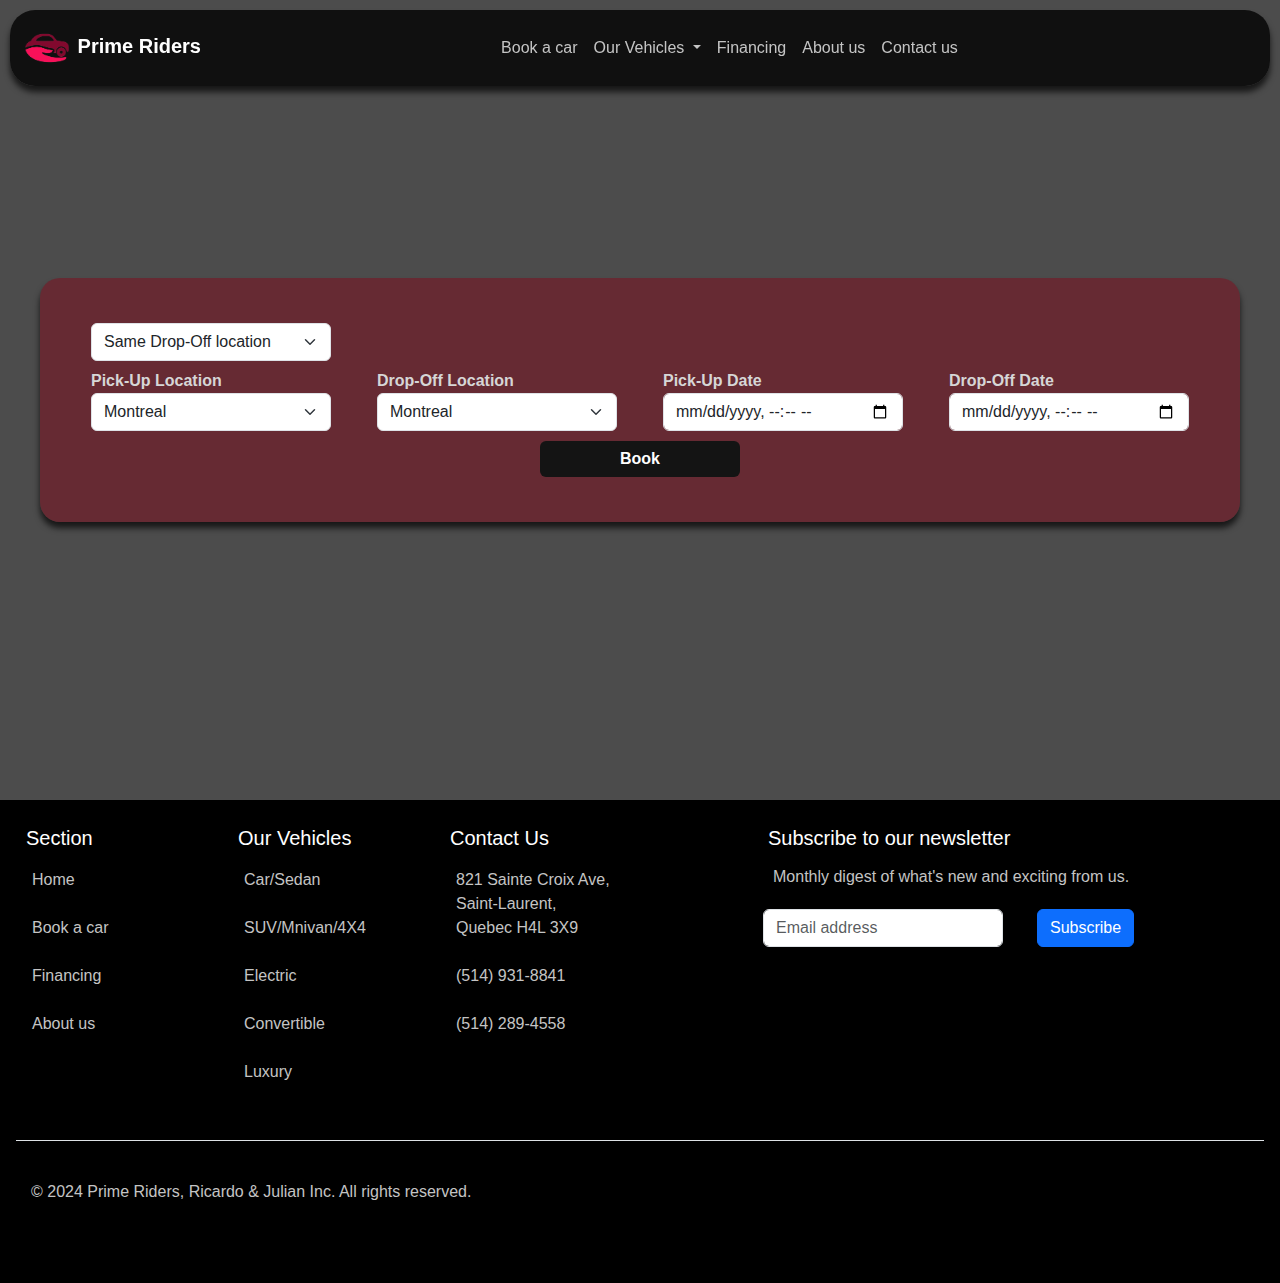
==== Car_Dealer_Project/index.html @ eca7245d "JulianHL: Styles Unified" ====
<!doctype html>
<html lang="en">
    <head>
        <meta charset="utf-8" />
        <meta http-equiv="X-UA-Compatible" content="IE=edge" />
        <title>Page Title</title>
        <meta name="viewport" content="width=device-width, initial-scale=1" />

        <!--BoostTrap CSS -->
        <link
            href="https://cdn.jsdelivr.net/npm/bootstrap@5.3.3/dist/css/bootstrap.min.css"
            rel="stylesheet"
            integrity="sha384-QWTKZyjpPEjISv5WaRU9OFeRpok6YctnYmDr5pNlyT2bRjXh0JMhjY6hW+ALEwIH"
            crossorigin="anonymous" />
        <!--Style CSS-->
        <link rel="stylesheet" type="text/css" media="screen" href="CSS/styles(JH).css" />
    </head>
    <body>
        <header>
            <nav class="navbar navbar-dark navbar-expand-lg fixed-top">
                <div class="container-fluid">
                    <a class="navbar-brand" href="#">
                        <img
                            src="Resources/Images/Prime%20Riders.png"
                            alt="Logo"
                            width="50"
                            height="50"
                            class="d-inline-block" />
                        Prime Riders
                    </a>
                    <button
                        class="navbar-toggler"
                        type="button"
                        data-bs-toggle="offcanvas"
                        data-bs-target="#offcanvasDarkNavbar"
                        aria-controls="offcanvasDarkNavbar">
                        <span class="navbar-toggler-icon"></span>
                    </button>
                    <div
                        class="offcanvas offcanvas-end"
                        tabindex="-1"
                        id="offcanvasDarkNavbar"
                        aria-labelledby="offcanvasDarkNavbarLabel">
                        <div class="offcanvas-header">
                            <img
                                src="Resources/Images/Prime%20Riders.png"
                                alt="Logo"
                                width="50"
                                height="50"
                                class="d-inline-block" />
                            <h5 class="offcanvas-title" id="offcanvasDarkNavbarLabel">Prime Riders</h5>
                            <button
                                type="button"
                                class="btn-close btn-close-white"
                                data-bs-dismiss="offcanvas"
                                aria-label="Close"></button>
                        </div>
                        <div class="offcanvas-body">
                            <ul class="navbar-nav justify-content-center flex-grow-1 pe-3">
                                <li class="nav-item">
                                    <a class="nav-link" href="index.html">Book a car</a>
                                </li>
                                <li class="nav-item dropdown">
                                    <a
                                        class="nav-link dropdown-toggle"
                                        href="inventory.html"
                                        role="button"
                                        data-bs-toggle="dropdown"
                                        aria-expanded="false">
                                        Our Vehicles
                                    </a>
                                    <ul class="dropdown-menu dropdown-menu-dark">
                                        <li><a class="dropdown-item" href="inventory.html">Car/Sedan</a></li>
                                        <li><a class="dropdown-item" href="inventory.html">SUV/Minivan/4X4</a></li>
                                        <li><a class="dropdown-item" href="inventory.html">Electric</a></li>
                                        <li><a class="dropdown-item" href="inventory.html">Convertible</a></li>
                                        <li><a class="dropdown-item" href="inventory.html">Luxury</a></li>
                                    </ul>
                                </li>
                                <li class="nav-item">
                                    <a class="nav-link" href="financing.html" target="_blank">Financing</a>
                                </li>
                                <li class="nav-item">
                                    <a class="nav-link" href="about.html">About us</a>
                                </li>
                                <li class="nav-item">
                                    <a class="nav-link" href="contact.html">Contact us</a>
                                </li>
                            </ul>
                        </div>
                    </div>
                </div>
            </nav>
        </header>
        <main>
            <section class="booking d-flex align-items-center justify-content-center">
                <div class="booking_form d-flex align-items-center justify-content-center">
                    <form class="form-inline">
                        <div class="row">
                            <div class="col d-flex align-items-end justify-content-center">
                                <div class="form-group">
                                    <select
                                        class="form-select mb-2"
                                        id="isTheSameDropOffLocation_input"
                                        name="isTheSameDropOffLocation_input">
                                        <option>Same Drop-Off location</option>
                                        <option>Different Drop-Off location</option>
                                    </select>
                                    <label for="pickUpLocation_input">Pick-Up Location</label>
                                    <br />
                                    <select class="form-select" id="pickUpLocation_input" name="pickUpLocation_input">
                                        <option>Montreal</option>
                                        <option>Laval</option>
                                        <option>Quebec</option>
                                        <option>Gaspe</option>
                                        <option>Lachine</option>
                                        <option>Lachute</option>
                                    </select>
                                </div>
                            </div>
                            <div class="col d-flex align-items-end justify-content-center">
                                <div class="form-group">
                                    <label for="dropOffLocation_input">Drop-Off Location</label>
                                    <br />
                                    <select class="form-select" id="dropOffLocation_input" name="dropOffLocation_input">
                                        <option>Montreal</option>
                                        <option>Laval</option>
                                        <option>Quebec</option>
                                        <option>Gaspe</option>
                                        <option>Lachine</option>
                                        <option>Lachute</option>
                                    </select>
                                </div>
                            </div>
                            <div class="col d-flex align-items-end justify-content-center">
                                <div class="form-group">
                                    <label for="pickUpDate_input">Pick-Up Date</label>
                                    <br />
                                    <input
                                        class="form-control"
                                        type="datetime-local"
                                        id="pickUpDate_input"
                                        name="pickUpDate_input" />
                                </div>
                            </div>
                            <div class="col d-flex align-items-end justify-content-center">
                                <div class="form-group">
                                    <label for="dropOffDate_input">Drop-Off Date</label>
                                    <br />
                                    <input
                                        class="form-control"
                                        type="datetime-local"
                                        id="dropOffDate_input"
                                        name="dropOffDate_input" />
                                </div>
                            </div>

                            <div class="col d-flex align-items-end justify-content-center">
                                <input class="btn btn-dark" type="button" value="Book" />
                            </div>
                        </div>
                    </form>
                </div>
            </section>
        </main>

        <footer class="p-3">
            <div class="row">
                <div class="col-6 col-md-2 mb-3">
                    <h5>Section</h5>
                    <ul class="nav flex-column">
                        <li class="nav-item mb-2">
                            <a href="index.html" class="nav-link">Home</a>
                        </li>
                        <li class="nav-item mb-2">
                            <a href="index.html" class="nav-link">Book a car</a>
                        </li>
                        <li class="nav-item mb-2">
                            <a href="financing.html" class="nav-link">Financing</a>
                        </li>
                        <li class="nav-item mb-2">
                            <a href="about.html" class="nav-link">About us</a>
                        </li>
                    </ul>
                </div>

                <div class="col-6 col-md-2 mb-3">
                    <h5>Our Vehicles</h5>
                    <ul class="nav flex-column">
                        <li class="nav-item mb-2">
                            <a href="inventory.html" class="nav-link">Car/Sedan</a>
                        </li>
                        <li class="nav-item mb-2">
                            <a href="inventory.html" class="nav-link">SUV/Mnivan/4X4</a>
                        </li>
                        <li class="nav-item mb-2">
                            <a href="inventory.html" class="nav-link">Electric</a>
                        </li>
                        <li class="nav-item mb-2">
                            <a href="#" class="nav-link">Convertible</a>
                        </li>
                        <li class="nav-item mb-2">
                            <a href="inventory.html" class="nav-link">Luxury</a>
                        </li>
                    </ul>
                </div>

                <div class="col-6 col-md-2 mb-3">
                    <h5>Contact Us</h5>
                    <ul class="nav flex-column">
                        <li class="nav-item mb-2">
                            <a
                                href="https://www.google.com/maps/place/821+Sainte+Croix+Ave,+Saint-Laurent,+QC+H4L+3X9/@45.5144663,-73.6781522,17z/data=!3m1!4b1!4m6!3m5!1s0x4cc9193b0f376acd:0x57f52a612670cfe0!8m2!3d45.5144626!4d-73.6755719!16s%2Fg%2F11t2_hp87g?entry=ttu"
                                target="_blank"
                                class="nav-link"
                                >821 Sainte Croix Ave, Saint-Laurent, Quebec H4L 3X9</a
                            >
                        </li>
                        <li class="nav-item mb-2">
                            <a href="#" class="nav-link">(514) 931-8841</a>
                        </li>
                        <li class="nav-item mb-2">
                            <a href="#" class="nav-link">(514) 289-4558</a>
                        </li>
                    </ul>
                </div>

                <div class="col-md-5 offset-md-1 mb-3">
                    <form class="form-inline">
                        <h5>Subscribe to our newsletter</h5>
                        <p>Monthly digest of what's new and exciting from us.</p>
                        <div class="row">
                            <div class="col">
                                <input id="newsletter" type="text" class="form-control" placeholder="Email address" />
                            </div>
                            <div class="col">
                                <button class="btn btn-primary" type="button">Subscribe</button>
                            </div>
                        </div>
                    </form>
                </div>
            </div>

            <div class="d-flex flex-column flex-sm-row justify-content-between py-4 my-4 border-top">
                <p>© 2024 Prime Riders, Ricardo & Julian Inc. All rights reserved.</p>
            </div>
        </footer>
        <!--BoostTrap JS-->
        <script
            src="https://cdn.jsdelivr.net/npm/bootstrap@5.3.3/dist/js/bootstrap.bundle.min.js"
            integrity="sha384-YvpcrYf0tY3lHB60NNkmXc5s9fDVZLESaAA55NDzOxhy9GkcIdslK1eN7N6jIeHz"
            crossorigin="anonymous"></script>
    </body>
</html>
---- Car_Dealer_Project/CSS/styles(JH).css ----
* {
    font-family: Arial, Helvetica, sans-serif;
    padding: 0;
    margin: 0;
    outline: none;
    list-style-type: none;
}

.navbar {
    margin: 10px;
    border-radius: 25px;
    background-color: rgba(15, 15, 15, 0.98);
    box-shadow: 0 6px 6px rgba(0, 0, 0, 0.7);
}

.navbar-brand {
    font-weight: 600;
}

.navbar-toggler {
    border: none;
}
.navbar-toggler:focus,
.btn-close:focus {
    box-shadow: none;
    outline: none;
}

.nav-link {
    color: #c4c4c4;
    font-weight: 500;
    position: relative;
}

.nav-link:hover {
    color: #ffffff;
}

@media (min-width: 991px) {
    .navbar .nav-link::before {
        content: "";
        position: absolute;
        bottom: 0;
        left: 50%;
        transform: translateX(-50%);
        width: 0%;
        height: 2px;
        background-color: #ff2d55;
        visibility: hidden;
        transition: 0.3s ease-in-out;
    }

    .navbar .nav-link:hover::before {
        width: 100%;
        visibility: visible;
    }
}

.offcanvas {
    background-color: rgba(15, 15, 15, 0.98);
}

.offcanvas-header {
    color: #ffffff;
}

.booking {
    background: url("/Car_Dealer_WEB/Car_Dealer_Project/Resources/Images/booking.jpg") no-repeat top;
    background-size: cover;
    width: 100%;
    height: 800px;
    position: relative;
}

.booking_form {
    z-index: 10;
    background-color: rgba(136, 0, 20, 0.44);
    padding: 40px;
    margin: 40px;
    border-radius: 20px;
    box-shadow: 0 6px 6px rgba(0, 0, 0, 0.7);
}

.form-select {
    width: 240px;
}

.form-control {
    width: 240px;
}

.form-inline label {
    color: #d6d6d6;
    font-weight: 700;
}

.form-inline .col {
    margin: 5px;
}

.booking_form .btn {
    background-color: #141414;
    border: none;
    font-weight: 700;
    width: 200px;
}

.booking::before {
    background-color: rgba(0, 0, 0, 0.7);
    content: "";
    position: absolute;
    top: 0;
    right: 0;
    left: 0;
    bottom: 0;
}

footer {
    background-color: #000000;
}

footer h5 {
    color: #ffffff;
    font-weight: 540;
    margin: 10px;
}

footer p {
    color: #c4c4c4;
    margin: 15px;
}
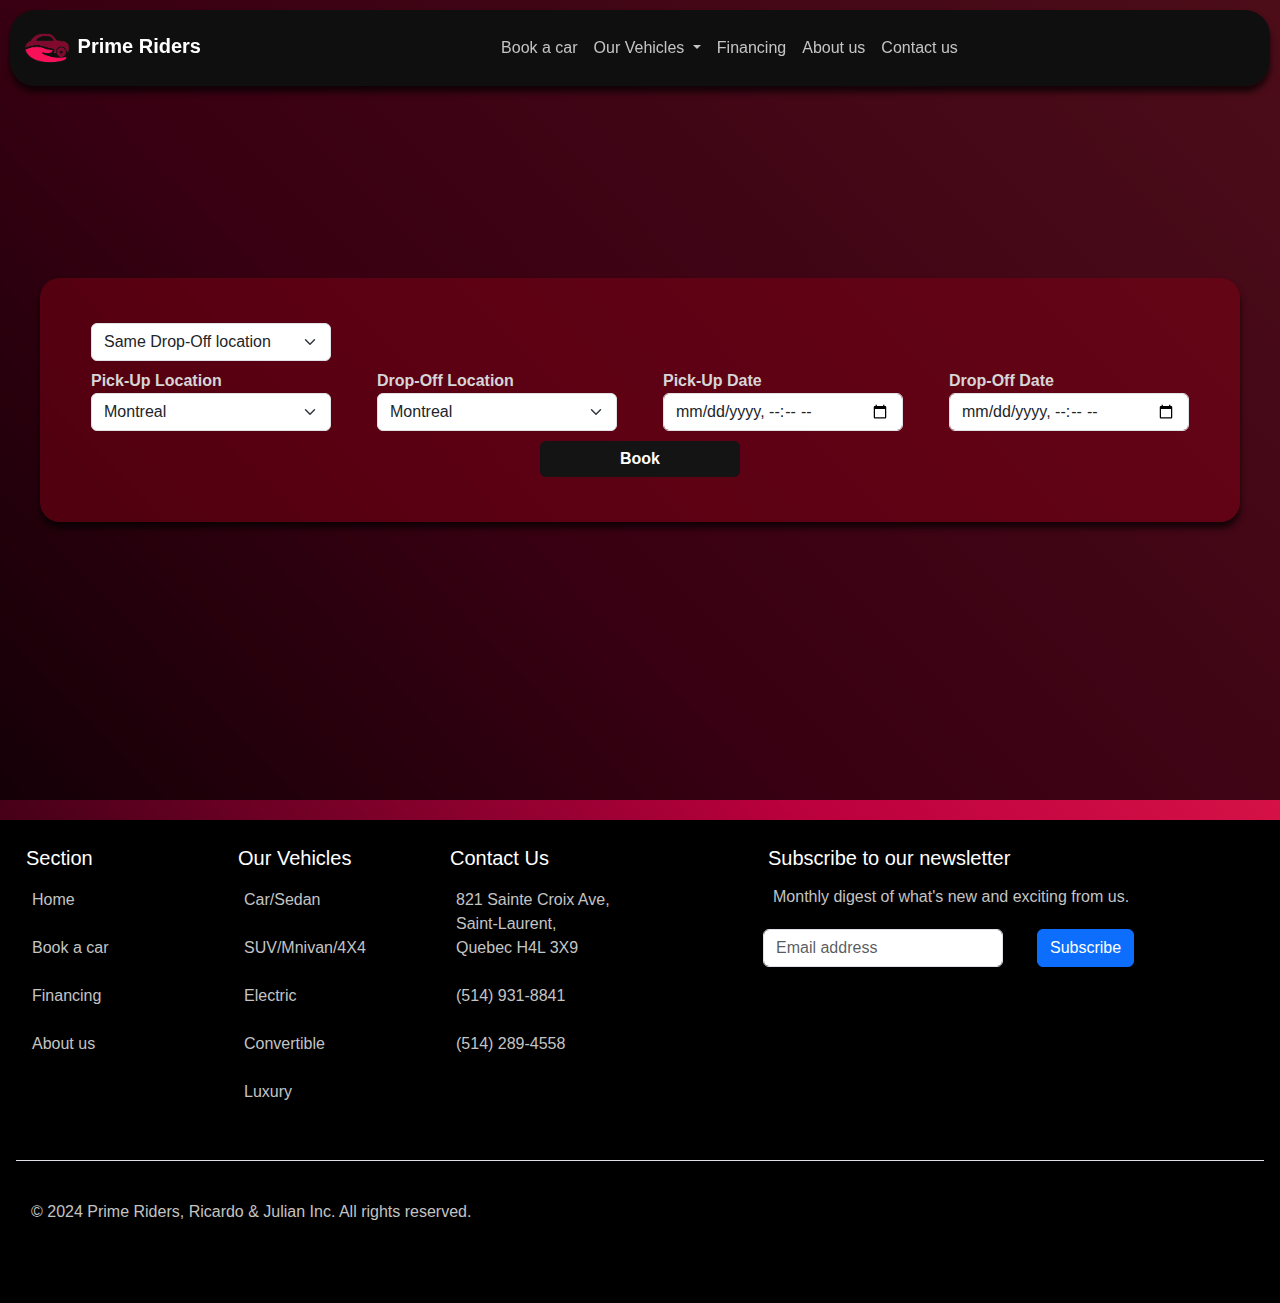
==== commit 6b3f100b: "Junte los CSS en 1, arregle los boxes de mis paginas y arregle las depedencias de las tuyas" ====
--- a/Car_Dealer_Project/index.html
+++ b/Car_Dealer_Project/index.html
@@ -3,7 +3,7 @@
     <head>
         <meta charset="utf-8" />
         <meta http-equiv="X-UA-Compatible" content="IE=edge" />
-        <title>Page Title</title>
+        <title>Home</title>
         <meta name="viewport" content="width=device-width, initial-scale=1" />
 
         <!--BoostTrap CSS -->
@@ -13,7 +13,7 @@
             integrity="sha384-QWTKZyjpPEjISv5WaRU9OFeRpok6YctnYmDr5pNlyT2bRjXh0JMhjY6hW+ALEwIH"
             crossorigin="anonymous" />
         <!--Style CSS-->
-        <link rel="stylesheet" type="text/css" media="screen" href="CSS/styles(JH).css" />
+        <link rel="stylesheet" type="text/css" media="screen" href="CSS/styles.css" />
     </head>
     <body>
         <header>
--- a/Car_Dealer_Project/CSS/styles.css
+++ b/Car_Dealer_Project/CSS/styles.css
@@ -0,0 +1,251 @@
+* {
+    font-family: Arial, Helvetica, sans-serif;
+    padding: 0;
+    margin: 0;
+    outline: none;
+    list-style-type: none;
+}
+
+.navbar {
+    margin: 10px;
+    border-radius: 25px;
+    background-color: rgba(15, 15, 15, 0.98);
+    box-shadow: 0 6px 6px rgba(0, 0, 0, 0.7);
+}
+
+.navbar-brand {
+    font-weight: 600;
+}
+
+.navbar-toggler {
+    border: none;
+}
+.navbar-toggler:focus,
+.btn-close:focus {
+    box-shadow: none;
+    outline: none;
+}
+
+.nav-link {
+    color: #c4c4c4;
+    font-weight: 500;
+    position: relative;
+}
+
+.nav-link:hover {
+    color: #ffffff;
+}
+
+@media (min-width: 991px) {
+    .navbar .nav-link::before {
+        content: "";
+        position: absolute;
+        bottom: 0;
+        left: 50%;
+        transform: translateX(-50%);
+        width: 0%;
+        height: 2px;
+        background-color: #ff2d55;
+        visibility: hidden;
+        transition: 0.3s ease-in-out;
+    }
+
+    .navbar .nav-link:hover::before {
+        width: 100%;
+        visibility: visible;
+    }
+}
+
+.offcanvas {
+    background-color: rgba(15, 15, 15, 0.98);
+}
+
+.offcanvas-header {
+    color: #ffffff;
+}
+
+.booking {
+    background: url("/Car_Dealer_WEB/Car_Dealer_Project/Resources/Images/booking.jpg") no-repeat top;
+    background-size: cover;
+    width: 100%;
+    height: 800px;
+    position: relative;
+}
+
+.booking_form {
+    z-index: 10;
+    background-color: rgba(136, 0, 20, 0.44);
+    padding: 40px;
+    margin: 40px;
+    border-radius: 20px;
+    box-shadow: 0 6px 6px rgba(0, 0, 0, 0.7);
+}
+
+.form-select {
+    width: 240px;
+}
+
+.form-control {
+    width: 240px;
+}
+
+.form-inline label {
+    color: #d6d6d6;
+    font-weight: 700;
+}
+
+.form-inline .col {
+    margin: 5px;
+}
+
+.booking_form .btn {
+    background-color: #141414;
+    border: none;
+    font-weight: 700;
+    width: 200px;
+}
+
+.booking::before {
+    background-color: rgba(0, 0, 0, 0.7);
+    content: "";
+    position: absolute;
+    top: 0;
+    right: 0;
+    left: 0;
+    bottom: 0;
+}
+
+footer {
+    background-color: #000000;
+}
+
+footer h5 {
+    color: #ffffff;
+    font-weight: 540;
+    margin: 10px;
+}
+
+footer p {
+    color: #c4c4c4;
+    margin: 15px;
+}
+
+body {
+    background: linear-gradient(to bottom left, #ff2d55, #bb003e, #000000);
+    background-repeat: no-repeat;
+    background-size: cover;
+    width: 100%;
+}
+
+main {
+    padding-bottom: 20px;
+    border-radius: 10px;
+}
+
+main .title h1 {
+    font-weight: 700;
+    margin: 20px;
+    text-align: center;
+    background-color: rgba(136, 0, 20, 0.44);
+    color: #ffffff;
+    padding: 20px;
+    border-radius: 10px;
+    width: 100%;
+}
+
+.page {
+    margin-top: 95px;
+    background-color: rgba(0, 0, 0, 0.9);
+    width: 95%;
+    border-radius: 10px;
+    position: relative;
+    padding: 30px;
+}
+
+.filters {
+    float: left;
+    margin: 0px -20px 0px 20px;
+    border: 1px solid #c0c0c0;
+    border-radius: 5px;
+    height: fit-content;
+}
+
+.filters p {
+    color: #ffff;
+    text-align: center;
+    font-weight: bold;
+    margin: 20px 0 0;
+}
+
+.filters .btn {
+    width: 150px;
+}
+
+.cars {
+    color: #ffff;
+    display: inline-block;
+}
+
+.cars li {
+    width: 250px;
+    display: inline-block;
+    border: 1px solid #c0c0c0;
+    border-radius: 10px;
+    margin: 0px 10px 10px;
+    padding: 20px;
+}
+.cars li:hover {
+    box-shadow: 0 0 15px #ff3b58;
+}
+
+.cars img {
+    width: 100%;
+    height: 160px;
+    margin-bottom: 10px;
+    border-radius: 5px;
+}
+
+.cars input[type="button"] {
+    margin-top: 10px;
+    width: 30%;
+    height: 20px;
+    float: right;
+}
+.cars input[type="button"]:hover {
+    background-color: #ffff80;
+}
+
+.financing {
+    padding: 20px;
+}
+
+.financing .bank {
+    display: inline-block;
+    border: 1px solid #c0c0c0;
+    border-radius: 10px;
+    width: 300px;
+    height: 250px;
+    padding: 20px;
+    margin: 25px;
+}
+.financing .bank:hover {
+    box-shadow: 0 0 15px #ff3b58;
+}
+
+.financing a {
+    text-decoration: none;
+}
+
+.financing img {
+    width: 100%;
+    height: 80%;
+    border-radius: 5px;
+}
+
+.financing p {
+    font-weight: 700;
+    text-decoration: none;
+    text-align: center;
+    margin-top: 10px;
+    color: #ffffff;
+}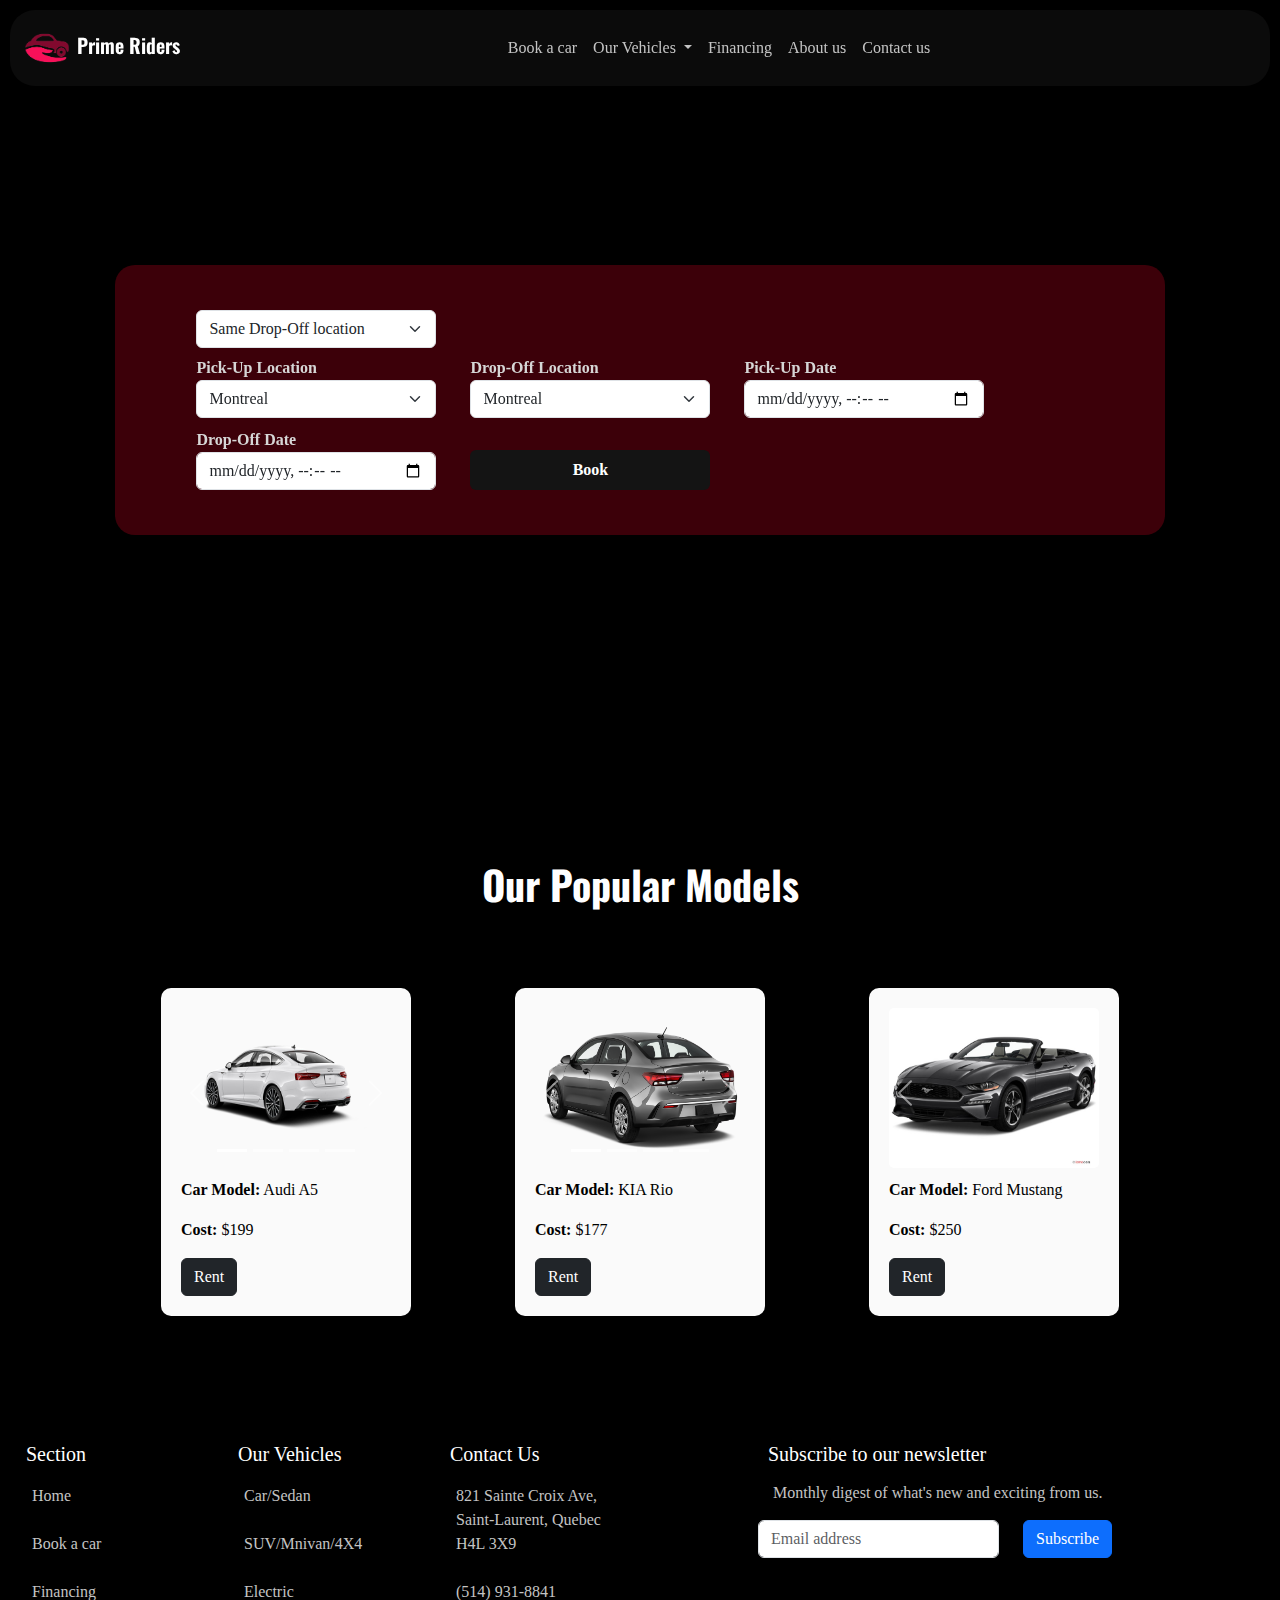
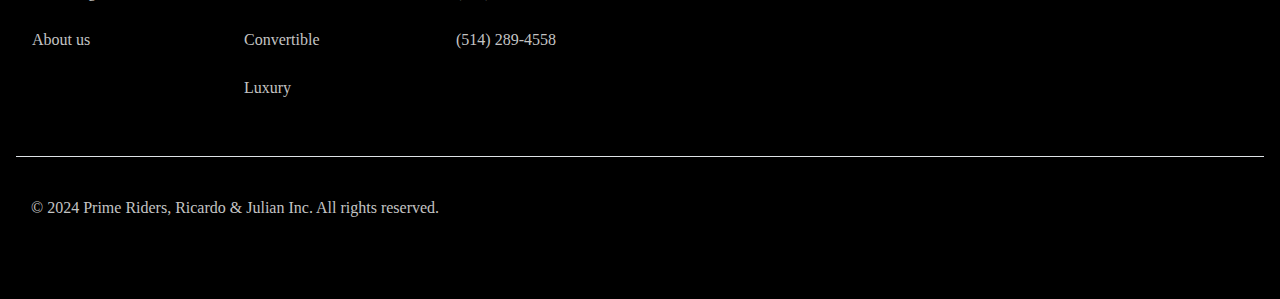
==== commit 94c40e04: "JulianHL: About Us Page added and Styles modified" ====
--- a/Car_Dealer_Project/index.html
+++ b/Car_Dealer_Project/index.html
@@ -5,6 +5,13 @@
         <meta http-equiv="X-UA-Compatible" content="IE=edge" />
         <title>Home</title>
         <meta name="viewport" content="width=device-width, initial-scale=1" />
+
+        <!--Fonts-->
+        <link rel="preconnect" href="https://fonts.googleapis.com" />
+        <link rel="preconnect" href="https://fonts.gstatic.com" crossorigin />
+        <link
+            href="https://fonts.googleapis.com/css2?family=Oswald:wght@200..700&family=Roboto+Condensed:ital,wght@0,100..900;1,100..900&display=swap"
+            rel="stylesheet" />
 
         <!--BoostTrap CSS -->
         <link
@@ -19,7 +26,7 @@
         <header>
             <nav class="navbar navbar-dark navbar-expand-lg fixed-top">
                 <div class="container-fluid">
-                    <a class="navbar-brand" href="#">
+                    <a class="navbar-brand" href="index.html">
                         <img
                             src="Resources/Images/Prime%20Riders.png"
                             alt="Logo"
@@ -78,7 +85,7 @@
                                     </ul>
                                 </li>
                                 <li class="nav-item">
-                                    <a class="nav-link" href="financing.html" target="_blank">Financing</a>
+                                    <a class="nav-link" href="financing.html">Financing</a>
                                 </li>
                                 <li class="nav-item">
                                     <a class="nav-link" href="about.html">About us</a>
@@ -94,73 +101,308 @@
         </header>
         <main>
             <section class="booking d-flex align-items-center justify-content-center">
-                <div class="booking_form d-flex align-items-center justify-content-center">
-                    <form class="form-inline">
-                        <div class="row">
-                            <div class="col d-flex align-items-end justify-content-center">
-                                <div class="form-group">
-                                    <select
-                                        class="form-select mb-2"
-                                        id="isTheSameDropOffLocation_input"
-                                        name="isTheSameDropOffLocation_input">
-                                        <option>Same Drop-Off location</option>
-                                        <option>Different Drop-Off location</option>
-                                    </select>
-                                    <label for="pickUpLocation_input">Pick-Up Location</label>
-                                    <br />
-                                    <select class="form-select" id="pickUpLocation_input" name="pickUpLocation_input">
-                                        <option>Montreal</option>
-                                        <option>Laval</option>
-                                        <option>Quebec</option>
-                                        <option>Gaspe</option>
-                                        <option>Lachine</option>
-                                        <option>Lachute</option>
-                                    </select>
+                <div class="booking-form d-flex align-items-center justify-content-center">
+                    <form class="row">
+                        <div class="col-auto d-flex align-items-end justify-content-center">
+                            <div class="form-groupt">
+                                <select
+                                    class="form-select mb-2"
+                                    id="isTheSameDropOffLocation_input"
+                                    name="isTheSameDropOffLocation_input">
+                                    <option>Same Drop-Off location</option>
+                                    <option>Different Drop-Off location</option>
+                                </select>
+                                <label for="pickUpLocation_input">Pick-Up Location</label>
+                                <br />
+                                <select class="form-select" id="pickUpLocation_input" name="pickUpLocation_input">
+                                    <option>Montreal</option>
+                                    <option>Laval</option>
+                                    <option>Quebec</option>
+                                    <option>Gaspe</option>
+                                    <option>Lachine</option>
+                                    <option>Lachute</option>
+                                </select>
+                            </div>
+                        </div>
+                        <div class="col-auto d-flex align-items-end justify-content-center">
+                            <div class="form-group">
+                                <label for="dropOffLocation_input">Drop-Off Location</label>
+                                <br />
+                                <select class="form-select" id="dropOffLocation_input" name="dropOffLocation_input">
+                                    <option>Montreal</option>
+                                    <option>Laval</option>
+                                    <option>Quebec</option>
+                                    <option>Gaspe</option>
+                                    <option>Lachine</option>
+                                    <option>Lachute</option>
+                                </select>
+                            </div>
+                        </div>
+                        <div class="col-auto d-flex align-items-end justify-content-center">
+                            <div class="form-group">
+                                <label for="pickUpDate_input">Pick-Up Date</label>
+                                <br />
+                                <input
+                                    class="form-control"
+                                    type="datetime-local"
+                                    id="pickUpDate_input"
+                                    name="pickUpDate_input" />
+                            </div>
+                        </div>
+                        <div class="col-auto d-flex align-items-end justify-content-center">
+                            <div class="form-group">
+                                <label for="dropOffDate_input">Drop-Off Date</label>
+                                <br />
+                                <input
+                                    class="form-control"
+                                    type="datetime-local"
+                                    id="dropOffDate_input"
+                                    name="dropOffDate_input" />
+                            </div>
+                        </div>
+
+                        <div class="col-auto d-flex align-items-end justify-content-center">
+                            <input class="btn btn-dark" type="button" value="Book" />
+                        </div>
+                    </form>
+                </div>
+            </section>
+
+            <section class="popular-models">
+                <section class="title">
+                    <h1>Our Popular Models</h1>
+                </section>
+                <section class="popular-models-main-container">
+                    <section class="cars">
+                        <div class="row flex-row justify-content-center">
+                            <div class="col-auto">
+                                <div class="car-container">
+                                    <div id="car1" class="carousel slide">
+                                        <div class="carousel-indicators">
+                                            <button
+                                                type="button"
+                                                data-bs-target="#car1"
+                                                data-bs-slide-to="0"
+                                                class="active"
+                                                aria-current="true"
+                                                aria-label="Slide 1"></button>
+                                            <button
+                                                type="button"
+                                                data-bs-target="#car1"
+                                                data-bs-slide-to="1"
+                                                aria-label="Slide 2"></button>
+                                            <button
+                                                type="button"
+                                                data-bs-target="#car1"
+                                                data-bs-slide-to="2"
+                                                aria-label="Slide 3"></button>
+                                            <button
+                                                type="button"
+                                                data-bs-target="#car1"
+                                                data-bs-slide-to="3"
+                                                aria-label="Slide 4"></button>
+                                        </div>
+                                        <div class="carousel-inner">
+                                            <div class="carousel-item active">
+                                                <img
+                                                    src="Resources/Images/cars/audiCar1.png"
+                                                    class="d-block w-100"
+                                                    alt="" />
+                                            </div>
+                                            <div class="carousel-item">
+                                                <img
+                                                    src="Resources/Images/cars/audiCar2.png"
+                                                    class="d-block w-100"
+                                                    alt="" />
+                                            </div>
+                                            <div class="carousel-item">
+                                                <img
+                                                    src="Resources/Images/cars/audiCar3.png"
+                                                    class="d-block w-100"
+                                                    alt="" />
+                                            </div>
+                                            <div class="carousel-item">
+                                                <img
+                                                    src="Resources/Images/cars/audiCar4.png"
+                                                    class="d-block w-100"
+                                                    alt="" />
+                                            </div>
+                                        </div>
+                                        <button
+                                            class="carousel-control-prev"
+                                            type="button"
+                                            data-bs-target="#car1"
+                                            data-bs-slide="prev">
+                                            <span class="carousel-control-prev-icon" aria-hidden="true"></span>
+                                            <span class="visually-hidden">Previous</span>
+                                        </button>
+                                        <button
+                                            class="carousel-control-next"
+                                            type="button"
+                                            data-bs-target="#car1"
+                                            data-bs-slide="next">
+                                            <span class="carousel-control-next-icon" aria-hidden="true"></span>
+                                            <span class="visually-hidden">Next</span>
+                                        </button>
+                                    </div>
+                                    <p><strong>Car Model:</strong> Audi A5</p>
+                                    <p><strong>Cost:</strong> $199</p>
+                                    <button class="btn btn-dark">Rent</button>
                                 </div>
                             </div>
-                            <div class="col d-flex align-items-end justify-content-center">
-                                <div class="form-group">
-                                    <label for="dropOffLocation_input">Drop-Off Location</label>
-                                    <br />
-                                    <select class="form-select" id="dropOffLocation_input" name="dropOffLocation_input">
-                                        <option>Montreal</option>
-                                        <option>Laval</option>
-                                        <option>Quebec</option>
-                                        <option>Gaspe</option>
-                                        <option>Lachine</option>
-                                        <option>Lachute</option>
-                                    </select>
+                            <div class="col-auto">
+                                <div class="car-container">
+                                    <div id="car2" class="carousel slide">
+                                        <div class="carousel-indicators">
+                                            <button
+                                                type="button"
+                                                data-bs-target="#car2"
+                                                data-bs-slide-to="0"
+                                                class="active"
+                                                aria-current="true"
+                                                aria-label="Slide 1"></button>
+                                            <button
+                                                type="button"
+                                                data-bs-target="#car2"
+                                                data-bs-slide-to="1"
+                                                aria-label="Slide 2"></button>
+                                            <button
+                                                type="button"
+                                                data-bs-target="#car2"
+                                                data-bs-slide-to="2"
+                                                aria-label="Slide 3"></button>
+                                            <button
+                                                type="button"
+                                                data-bs-target="#car2"
+                                                data-bs-slide-to="3"
+                                                aria-label="Slide 4"></button>
+                                        </div>
+                                        <div class="carousel-inner">
+                                            <div class="carousel-item active">
+                                                <img
+                                                    src="Resources/Images/cars/kiaCar1.png"
+                                                    class="d-block w-100"
+                                                    alt="" />
+                                            </div>
+                                            <div class="carousel-item">
+                                                <img
+                                                    src="Resources/Images/cars/kiaCar2.png"
+                                                    class="d-block w-100"
+                                                    alt="" />
+                                            </div>
+                                            <div class="carousel-item">
+                                                <img
+                                                    src="Resources/Images/cars/kiaCar3.png"
+                                                    class="d-block w-100"
+                                                    alt="" />
+                                            </div>
+                                            <div class="carousel-item">
+                                                <img
+                                                    src="Resources/Images/cars/kiaCar4.png"
+                                                    class="d-block w-100"
+                                                    alt="" />
+                                            </div>
+                                        </div>
+                                        <button
+                                            class="carousel-control-prev"
+                                            type="button"
+                                            data-bs-target="#car2"
+                                            data-bs-slide="prev">
+                                            <span class="carousel-control-prev-icon" aria-hidden="true"></span>
+                                            <span class="visually-hidden">Previous</span>
+                                        </button>
+                                        <button
+                                            class="carousel-control-next"
+                                            type="button"
+                                            data-bs-target="#car2"
+                                            data-bs-slide="next">
+                                            <span class="carousel-control-next-icon" aria-hidden="true"></span>
+                                            <span class="visually-hidden">Next</span>
+                                        </button>
+                                    </div>
+                                    <p><strong>Car Model:</strong> KIA Rio</p>
+                                    <p><strong>Cost:</strong> $177</p>
+                                    <button class="btn btn-dark">Rent</button>
                                 </div>
                             </div>
-                            <div class="col d-flex align-items-end justify-content-center">
-                                <div class="form-group">
-                                    <label for="pickUpDate_input">Pick-Up Date</label>
-                                    <br />
-                                    <input
-                                        class="form-control"
-                                        type="datetime-local"
-                                        id="pickUpDate_input"
-                                        name="pickUpDate_input" />
+                            <div class="col-auto">
+                                <div class="car-container">
+                                    <div id="car3" class="carousel slide">
+                                        <div class="carousel-indicators">
+                                            <button
+                                                type="button"
+                                                data-bs-target="#car3"
+                                                data-bs-slide-to="0"
+                                                class="active"
+                                                aria-current="true"
+                                                aria-label="Slide 1"></button>
+                                            <button
+                                                type="button"
+                                                data-bs-target="#car3"
+                                                data-bs-slide-to="1"
+                                                aria-label="Slide 2"></button>
+                                            <button
+                                                type="button"
+                                                data-bs-target="#car3"
+                                                data-bs-slide-to="2"
+                                                aria-label="Slide 3"></button>
+                                            <button
+                                                type="button"
+                                                data-bs-target="#car3"
+                                                data-bs-slide-to="3"
+                                                aria-label="Slide 4"></button>
+                                        </div>
+                                        <div class="carousel-inner">
+                                            <div class="carousel-item active">
+                                                <img
+                                                    src="Resources/Images/convertibles/mustangConvertible1.png"
+                                                    class="d-block w-100"
+                                                    alt="" />
+                                            </div>
+                                            <div class="carousel-item">
+                                                <img
+                                                    src="Resources/Images/convertibles/mustangConvertible2.png"
+                                                    class="d-block w-100"
+                                                    alt="" />
+                                            </div>
+                                            <div class="carousel-item">
+                                                <img
+                                                    src="Resources/Images/convertibles/mustangConvertible3.png"
+                                                    class="d-block w-100"
+                                                    alt="" />
+                                            </div>
+                                            <div class="carousel-item">
+                                                <img
+                                                    src="Resources/Images/convertibles/mustangConvertible4.png"
+                                                    class="d-block w-100"
+                                                    alt="" />
+                                            </div>
+                                        </div>
+                                        <button
+                                            class="carousel-control-prev"
+                                            type="button"
+                                            data-bs-target="#car3"
+                                            data-bs-slide="prev">
+                                            <span class="carousel-control-prev-icon" aria-hidden="true"></span>
+                                            <span class="visually-hidden">Previous</span>
+                                        </button>
+                                        <button
+                                            class="carousel-control-next"
+                                            type="button"
+                                            data-bs-target="#car3"
+                                            data-bs-slide="next">
+                                            <span class="carousel-control-next-icon" aria-hidden="true"></span>
+                                            <span class="visually-hidden">Next</span>
+                                        </button>
+                                    </div>
+                                    <p><strong>Car Model:</strong> Ford Mustang</p>
+                                    <p><strong>Cost:</strong> $250</p>
+                                    <button class="btn btn-dark">Rent</button>
                                 </div>
                             </div>
-                            <div class="col d-flex align-items-end justify-content-center">
-                                <div class="form-group">
-                                    <label for="dropOffDate_input">Drop-Off Date</label>
-                                    <br />
-                                    <input
-                                        class="form-control"
-                                        type="datetime-local"
-                                        id="dropOffDate_input"
-                                        name="dropOffDate_input" />
-                                </div>
-                            </div>
-
-                            <div class="col d-flex align-items-end justify-content-center">
-                                <input class="btn btn-dark" type="button" value="Book" />
-                            </div>
-                        </div>
-                    </form>
-                </div>
+                        </div>
+                    </section>
+                </section>
             </section>
         </main>
 
--- a/Car_Dealer_Project/CSS/styles.css
+++ b/Car_Dealer_Project/CSS/styles.css
@@ -1,41 +1,26 @@
-* {
-    font-family: Arial, Helvetica, sans-serif;
+/*Whole Page*/
+
+*,
+*::before,
+*::after {
+    font-family: "Roboto";
     padding: 0;
     margin: 0;
     outline: none;
     list-style-type: none;
-}
-
-.navbar {
-    margin: 10px;
-    border-radius: 25px;
-    background-color: rgba(15, 15, 15, 0.98);
-    box-shadow: 0 6px 6px rgba(0, 0, 0, 0.7);
-}
-
-.navbar-brand {
-    font-weight: 600;
-}
-
-.navbar-toggler {
-    border: none;
-}
-.navbar-toggler:focus,
-.btn-close:focus {
-    box-shadow: none;
-    outline: none;
-}
-
-.nav-link {
-    color: #c4c4c4;
-    font-weight: 500;
-    position: relative;
-}
-
-.nav-link:hover {
-    color: #ffffff;
-}
-
+    box-sizing: border-box;
+}
+
+/*Body*/
+
+body {
+    background-color: #000000;
+    background-repeat: no-repeat;
+    background-size: cover;
+    width: 100%;
+}
+
+/*Header*/
 @media (min-width: 991px) {
     .navbar .nav-link::before {
         content: "";
@@ -56,53 +41,115 @@
     }
 }
 
-.offcanvas {
-    background-color: rgba(15, 15, 15, 0.98);
-}
-
-.offcanvas-header {
-    color: #ffffff;
-}
-
+.navbar {
+    margin: 10px;
+    border-radius: 25px;
+    background-color: rgba(14, 14, 14, 0.8);
+    backdrop-filter: blur(10px);
+    box-shadow: 0 6px 6px rgba(0, 0, 0, 0.7);
+}
+
+.navbar-brand,
+.navbar .offcanvas-title {
+    font-family: "Oswald";
+    font-weight: 600;
+    color: #ffffff;
+}
+
+.navbar-toggler {
+    border: none;
+}
+.navbar-toggler:focus,
+.btn-close:focus {
+    box-shadow: none;
+    outline: none;
+}
+
+.nav-link {
+    color: #c4c4c4;
+    font-weight: 500;
+    position: relative;
+}
+
+.nav-link:hover {
+    color: #ffffff;
+}
+
+.navbar .offcanvas {
+    background-color: rgba(14, 14, 14, 0.8);
+}
+
+/*Sections*/
+
+/*Main*/
+.main-section {
+    margin: 95px 2%;
+}
+
+/*Title*/
+.title {
+    padding: 20px;
+}
+
+.title h1 {
+    font-family: "Oswald";
+    font-weight: 700;
+    text-align: center;
+    align-content: center;
+    color: #ffffff;
+    padding: 20px;
+    border-radius: 10px;
+    width: 100%;
+    margin: 0;
+}
+
+/*Booking*/
 .booking {
     background: url("/Car_Dealer_WEB/Car_Dealer_Project/Resources/Images/booking.jpg") no-repeat top;
+    background-attachment: fixed;
     background-size: cover;
-    width: 100%;
     height: 800px;
-    position: relative;
-}
-
-.booking_form {
+    mask-image: linear-gradient(#000000 90%, transparent);
+}
+
+.booking-form {
     z-index: 10;
     background-color: rgba(136, 0, 20, 0.44);
     padding: 40px;
     margin: 40px;
     border-radius: 20px;
+    width: 82%;
+    backdrop-filter: blur(5px);
     box-shadow: 0 6px 6px rgba(0, 0, 0, 0.7);
 }
 
-.form-select {
+.booking-form form {
+    width: 95%;
+}
+
+.booking-form form .form-select {
     width: 240px;
 }
 
-.form-control {
+.booking-form form .form-control {
     width: 240px;
 }
 
-.form-inline label {
+.booking-form form label {
     color: #d6d6d6;
     font-weight: 700;
 }
 
-.form-inline .col {
+.booking-form form .col-auto {
     margin: 5px;
 }
 
-.booking_form .btn {
+.booking-form form .btn {
     background-color: #141414;
     border: none;
     font-weight: 700;
-    width: 200px;
+    width: 240px;
+    height: 40px;
 }
 
 .booking::before {
@@ -114,60 +161,18 @@
     left: 0;
     bottom: 0;
 }
-
-footer {
-    background-color: #000000;
-}
-
-footer h5 {
-    color: #ffffff;
-    font-weight: 540;
-    margin: 10px;
-}
-
-footer p {
-    color: #c4c4c4;
-    margin: 15px;
-}
-
-body {
-    background: linear-gradient(to bottom left, #ff2d55, #bb003e, #000000);
-    background-repeat: no-repeat;
-    background-size: cover;
-    width: 100%;
-}
-
-main {
-    padding-bottom: 20px;
-    border-radius: 10px;
-}
-
-main .title h1 {
-    font-weight: 700;
-    margin: 20px;
-    text-align: center;
-    background-color: rgba(136, 0, 20, 0.44);
-    color: #ffffff;
-    padding: 20px;
-    border-radius: 10px;
-    width: 100%;
-}
-
-.page {
-    margin-top: 95px;
-    background-color: rgba(0, 0, 0, 0.9);
-    width: 95%;
-    border-radius: 10px;
-    position: relative;
-    padding: 30px;
-}
-
+/*Popular Models*/
+.popular-models {
+    margin: 20px 0 60px 0;
+}
+
+/*Filters*/
 .filters {
     float: left;
-    margin: 0px -20px 0px 20px;
     border: 1px solid #c0c0c0;
     border-radius: 5px;
     height: fit-content;
+    margin: 0 20px 0 0;
 }
 
 .filters p {
@@ -181,21 +186,42 @@
     width: 150px;
 }
 
+/*Cars*/
+
+.inventory-main-container {
+    padding: 20px;
+    width: 100%;
+}
 .cars {
     color: #ffff;
-    display: inline-block;
-}
-
-.cars li {
+    width: 100%;
+}
+
+.cars .col-auto {
+    margin: 30px;
+}
+
+.cars .car-container {
     width: 250px;
-    display: inline-block;
-    border: 1px solid #c0c0c0;
+    color: #000000;
+    border: none;
     border-radius: 10px;
-    margin: 0px 10px 10px;
-    padding: 20px;
-}
-.cars li:hover {
-    box-shadow: 0 0 15px #ff3b58;
+    margin: 10px;
+    padding: 20px;
+    background-color: rgba(255, 255, 255, 0.98);
+    backdrop-filter: (5px);
+    transition:
+        transform 0.4s,
+        box-shadow 0.4s;
+}
+
+.cars .car-container:hover {
+    transform: scale(1.02);
+    box-shadow: 0 0 15px rgba(255, 255, 255, 0.48);
+}
+
+.cars .car-container p {
+    font-weight: 500;
 }
 
 .cars img {
@@ -215,21 +241,28 @@
     background-color: #ffff80;
 }
 
+/*Financing*/
 .financing {
     padding: 20px;
 }
 
 .financing .bank {
     display: inline-block;
-    border: 1px solid #c0c0c0;
+
     border-radius: 10px;
     width: 300px;
     height: 250px;
     padding: 20px;
     margin: 25px;
+    background-color: rgba(255, 255, 255, 0.98);
+    backdrop-filter: (5px);
+    transition:
+        transform 0.4s,
+        box-shadow 0.4s;
 }
 .financing .bank:hover {
-    box-shadow: 0 0 15px #ff3b58;
+    transform: scale(1.02);
+    box-shadow: 0 0 15px rgba(255, 255, 255, 0.48);
 }
 
 .financing a {
@@ -247,5 +280,38 @@
     text-decoration: none;
     text-align: center;
     margin-top: 10px;
-    color: #ffffff;
-}+    color: #000000;
+}
+
+/*About us*/
+
+.about-us .image {
+    background: url("/Car_Dealer_WEB/Car_Dealer_Project/Resources/Images/About%20Us.jpg") no-repeat;
+    background-size: cover;
+    height: 700px;
+    width: 600px;
+    border-radius: 10px;
+    mask-image: linear-gradient(to right, #000000 50%, transparent);
+}
+
+.about-us .description {
+    align-content: center;
+    color: #ffffff;
+    width: 30%;
+}
+
+/*Footer*/
+footer {
+    background-color: #000000;
+}
+
+footer h5 {
+    color: #ffffff;
+    font-weight: 540;
+    margin: 10px;
+}
+
+footer p {
+    color: #c4c4c4;
+    margin: 15px;
+}
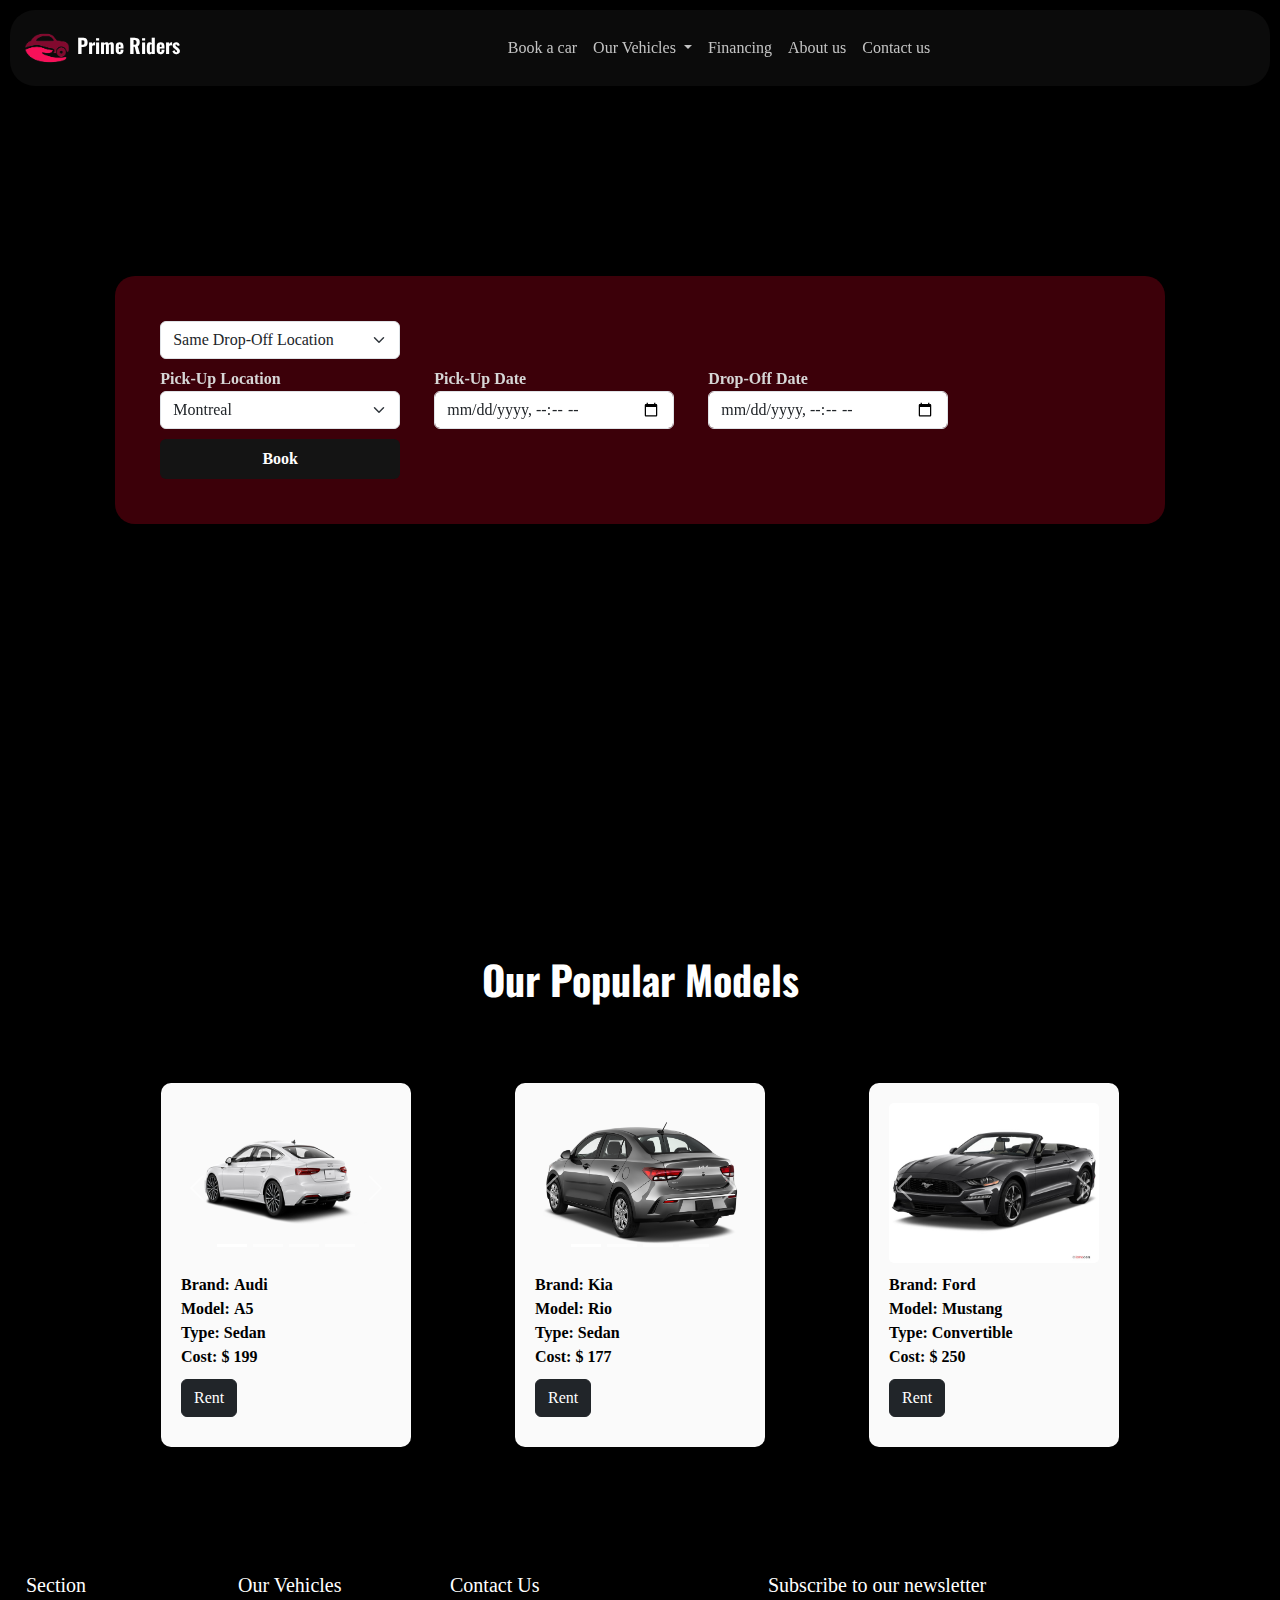
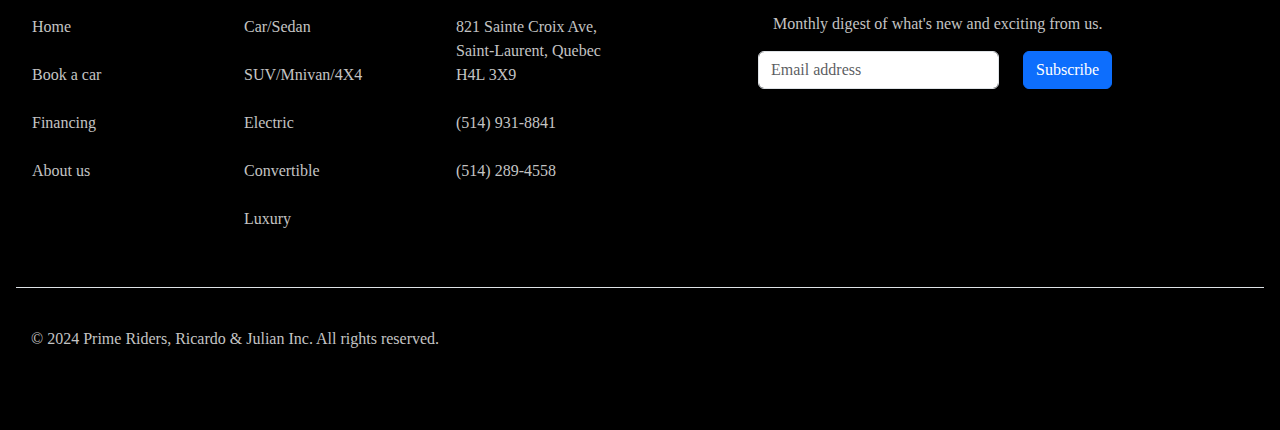
==== commit 439e30f8: "JulianHL: JavaScript Added" ====
--- a/Car_Dealer_Project/index.html
+++ b/Car_Dealer_Project/index.html
@@ -100,21 +100,27 @@
             </nav>
         </header>
         <main>
-            <section class="booking d-flex align-items-center justify-content-center">
+            <section id="booking_section" class="booking d-flex align-items-center justify-content-center">
                 <div class="booking-form d-flex align-items-center justify-content-center">
-                    <form class="row">
+                    <form class="row" action="#popular_models_section" method="get" onsubmit="SetCookiesBooking()">
                         <div class="col-auto d-flex align-items-end justify-content-center">
                             <div class="form-groupt">
                                 <select
                                     class="form-select mb-2"
                                     id="isTheSameDropOffLocation_input"
-                                    name="isTheSameDropOffLocation_input">
-                                    <option>Same Drop-Off location</option>
-                                    <option>Different Drop-Off location</option>
+                                    name="isTheSameDropOffLocation_input"
+                                    onchange="isTheSameDropOffLocation()"
+                                    required>
+                                    <option>Same Drop-Off Location</option>
+                                    <option>Different Drop-Off Location</option>
                                 </select>
                                 <label for="pickUpLocation_input">Pick-Up Location</label>
                                 <br />
-                                <select class="form-select" id="pickUpLocation_input" name="pickUpLocation_input">
+                                <select
+                                    class="form-select"
+                                    id="pickUpLocation_input"
+                                    name="pickUpLocation_input"
+                                    required>
                                     <option>Montreal</option>
                                     <option>Laval</option>
                                     <option>Quebec</option>
@@ -124,12 +130,17 @@
                                 </select>
                             </div>
                         </div>
-                        <div class="col-auto d-flex align-items-end justify-content-center">
-                            <div class="form-group">
+                        <div
+                            id="dropOffLocation_col"
+                            class="dropOffLocation-col col-auto d-flex align-items-end justify-content-center">
+                            <div id="dropOffLocation_form_group" class="dropOffLocation-form-group form-group">
                                 <label for="dropOffLocation_input">Drop-Off Location</label>
                                 <br />
-                                <select class="form-select" id="dropOffLocation_input" name="dropOffLocation_input">
-                                    <option>Montreal</option>
+                                <select
+                                    class="form-select"
+                                    id="dropOffLocation_input"
+                                    name="dropOffLocation_input"
+                                    required>
                                     <option>Laval</option>
                                     <option>Quebec</option>
                                     <option>Gaspe</option>
@@ -146,7 +157,8 @@
                                     class="form-control"
                                     type="datetime-local"
                                     id="pickUpDate_input"
-                                    name="pickUpDate_input" />
+                                    name="pickUpDate_input"
+                                    required />
                             </div>
                         </div>
                         <div class="col-auto d-flex align-items-end justify-content-center">
@@ -157,18 +169,19 @@
                                     class="form-control"
                                     type="datetime-local"
                                     id="dropOffDate_input"
-                                    name="dropOffDate_input" />
+                                    name="dropOffDate_input"
+                                    required />
                             </div>
                         </div>
 
                         <div class="col-auto d-flex align-items-end justify-content-center">
-                            <input class="btn btn-dark" type="button" value="Book" />
+                            <input type="submit" class="btn btn-dark" value="Book" />
                         </div>
                     </form>
                 </div>
             </section>
 
-            <section class="popular-models">
+            <section class="popular-models" id="popular_models_section">
                 <section class="title">
                     <h1>Our Popular Models</h1>
                 </section>
@@ -245,9 +258,26 @@
                                             <span class="visually-hidden">Next</span>
                                         </button>
                                     </div>
-                                    <p><strong>Car Model:</strong> Audi A5</p>
-                                    <p><strong>Cost:</strong> $199</p>
-                                    <button class="btn btn-dark">Rent</button>
+                                    <form
+                                        id="car1Form"
+                                        action="index.html#booking_section"
+                                        method="get"
+                                        onsubmit="ConcatenateCookies(1)">
+                                        <fieldset>
+                                            <label class="dark subtitle" for="car1Brand">Brand:</label>
+                                            <label class="dark subtitle" id="car1Brand">Audi</label>
+                                            <br />
+                                            <label class="dark subtitle" for="car1Model">Model:</label>
+                                            <label class="dark subtitle" id="car1Model">A5</label>
+                                            <br />
+                                            <label class="dark subtitle" for="car1Type">Type:</label>
+                                            <label class="dark subtitle" id="car1Type">Sedan</label>
+                                            <br />
+                                            <label class="dark subtitle" for="car1Cost">Cost: $</label>
+                                            <label class="dark subtitle" id="car1Cost">199</label>
+                                        </fieldset>
+                                        <button class="btn btn-dark">Rent</button>
+                                    </form>
                                 </div>
                             </div>
                             <div class="col-auto">
@@ -320,9 +350,26 @@
                                             <span class="visually-hidden">Next</span>
                                         </button>
                                     </div>
-                                    <p><strong>Car Model:</strong> KIA Rio</p>
-                                    <p><strong>Cost:</strong> $177</p>
-                                    <button class="btn btn-dark">Rent</button>
+                                    <form
+                                        id="car2Form"
+                                        action="index.html#booking_section"
+                                        method="get"
+                                        onsubmit="ConcatenateCookies(2)">
+                                        <fieldset>
+                                            <label class="dark subtitle" for="car2Brand">Brand:</label>
+                                            <label class="dark subtitle" id="car2Brand">Kia</label>
+                                            <br />
+                                            <label class="dark subtitle" for="car2Model">Model:</label>
+                                            <label class="dark subtitle" id="car2Model">Rio</label>
+                                            <br />
+                                            <label class="dark subtitle" for="car2Type">Type:</label>
+                                            <label class="dark subtitle" id="car2Type">Sedan</label>
+                                            <br />
+                                            <label class="dark subtitle" for="car2Cost">Cost: $</label>
+                                            <label class="dark subtitle" id="car2Cost">177</label>
+                                        </fieldset>
+                                        <button class="btn btn-dark">Rent</button>
+                                    </form>
                                 </div>
                             </div>
                             <div class="col-auto">
@@ -395,9 +442,26 @@
                                             <span class="visually-hidden">Next</span>
                                         </button>
                                     </div>
-                                    <p><strong>Car Model:</strong> Ford Mustang</p>
-                                    <p><strong>Cost:</strong> $250</p>
-                                    <button class="btn btn-dark">Rent</button>
+                                    <form
+                                        id="car3Form"
+                                        action="index.html#booking_section"
+                                        method="get"
+                                        onsubmit="ConcatenateCookies(3)">
+                                        <fieldset>
+                                            <label class="dark subtitle" for="car3Brand">Brand:</label>
+                                            <label class="dark subtitle" id="car3Brand">Ford</label>
+                                            <br />
+                                            <label class="dark subtitle" for="car3Model">Model:</label>
+                                            <label class="dark subtitle" id="car3Model">Mustang</label>
+                                            <br />
+                                            <label class="dark subtitle" for="car3Type">Type:</label>
+                                            <label class="dark subtitle" id="car3Type">Convertible</label>
+                                            <br />
+                                            <label class="dark subtitle" for="car3Cost">Cost: $</label>
+                                            <label class="dark subtitle" id="car3Cost">250</label>
+                                        </fieldset>
+                                        <button class="btn btn-dark">Rent</button>
+                                    </form>
                                 </div>
                             </div>
                         </div>
@@ -492,5 +556,7 @@
             src="https://cdn.jsdelivr.net/npm/bootstrap@5.3.3/dist/js/bootstrap.bundle.min.js"
             integrity="sha384-YvpcrYf0tY3lHB60NNkmXc5s9fDVZLESaAA55NDzOxhy9GkcIdslK1eN7N6jIeHz"
             crossorigin="anonymous"></script>
+        <!--js-->
+        <script src="JavaScript/index.js"></script>
     </body>
 </html>
--- a/Car_Dealer_Project/CSS/styles.css
+++ b/Car_Dealer_Project/CSS/styles.css
@@ -9,6 +9,14 @@
     outline: none;
     list-style-type: none;
     box-sizing: border-box;
+}
+
+.subtitle {
+    font-weight: 700;
+}
+
+.dark {
+    color: #000000;
 }
 
 /*Body*/
@@ -83,7 +91,8 @@
 
 /*Main*/
 .main-section {
-    margin: 95px 2%;
+    margin: 0 2%;
+    padding-top: 95px;
 }
 
 /*Title*/
@@ -101,6 +110,12 @@
     border-radius: 10px;
     width: 100%;
     margin: 0;
+}
+
+.title p {
+    margin: 0;
+    color: #ffffff;
+    text-align: center;
 }
 
 /*Booking*/
@@ -123,10 +138,6 @@
     box-shadow: 0 6px 6px rgba(0, 0, 0, 0.7);
 }
 
-.booking-form form {
-    width: 95%;
-}
-
 .booking-form form .form-select {
     width: 240px;
 }
@@ -142,6 +153,15 @@
 
 .booking-form form .col-auto {
     margin: 5px;
+}
+
+.booking-form form .dropOffLocation-col {
+    margin: 0;
+    padding: 0;
+}
+
+.booking-form form .dropOffLocation-col .dropOffLocation-form-group {
+    display: none;
 }
 
 .booking-form form .btn {
@@ -164,6 +184,7 @@
 /*Popular Models*/
 .popular-models {
     margin: 20px 0 60px 0;
+    padding-top: 95px;
 }
 
 /*Filters*/
@@ -231,14 +252,8 @@
     border-radius: 5px;
 }
 
-.cars input[type="button"] {
-    margin-top: 10px;
-    width: 30%;
-    height: 20px;
-    float: right;
-}
-.cars input[type="button"]:hover {
-    background-color: #ffff80;
+.cars .car-container .btn {
+    margin: 10px 0;
 }
 
 /*Financing*/
@@ -300,6 +315,11 @@
     width: 30%;
 }
 
+/*Confirmation*/
+.confirmation-form form {
+    color: #ffffff;
+}
+
 /*Footer*/
 footer {
     background-color: #000000;
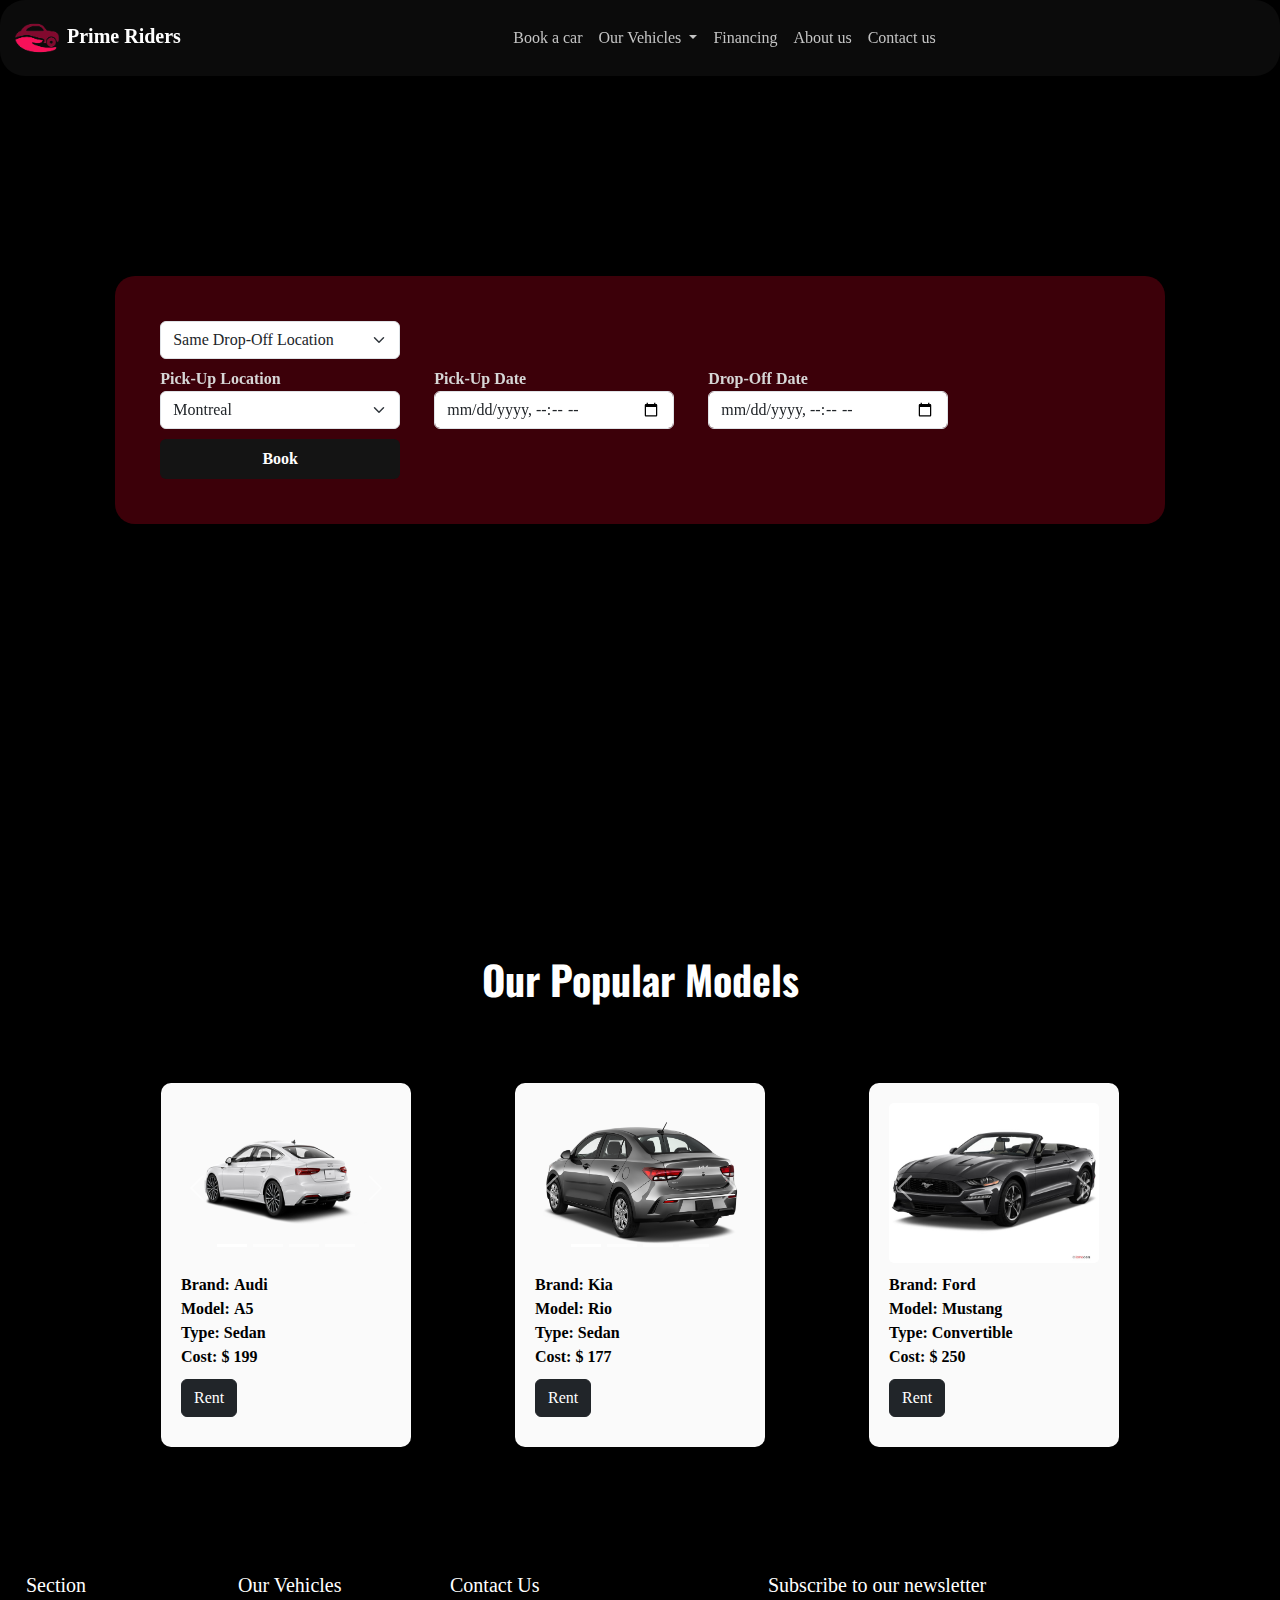
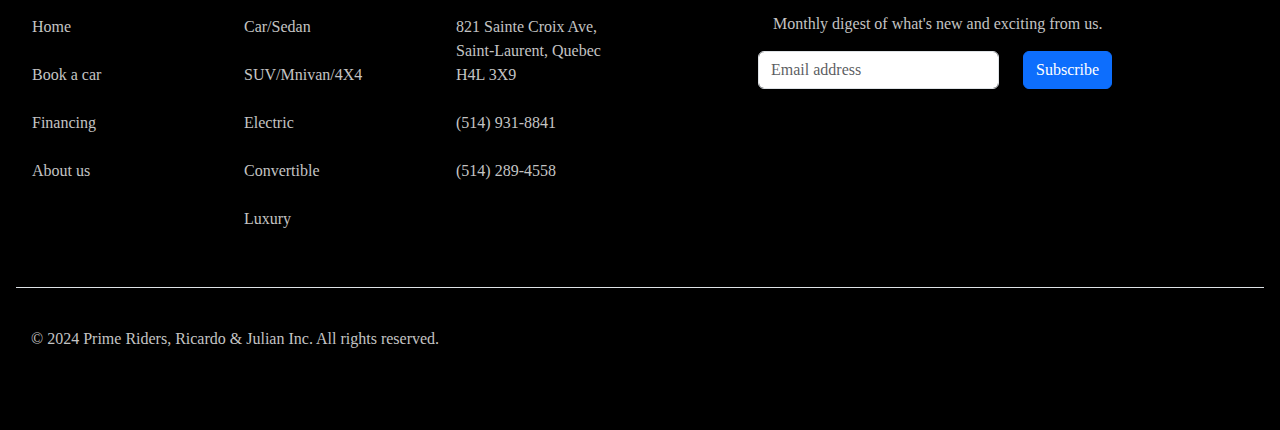
==== commit fddcb0fa: "JulianHL: Nav bar fixed" ====
--- a/Car_Dealer_Project/index.html
+++ b/Car_Dealer_Project/index.html
@@ -26,7 +26,7 @@
         <header>
             <nav class="navbar navbar-dark navbar-expand-lg fixed-top">
                 <div class="container-fluid">
-                    <a class="navbar-brand" href="index.html">
+                    <a class="navbar-brand" href="#">
                         <img
                             src="Resources/Images/Prime%20Riders.png"
                             alt="Logo"
@@ -85,7 +85,7 @@
                                     </ul>
                                 </li>
                                 <li class="nav-item">
-                                    <a class="nav-link" href="financing.html">Financing</a>
+                                    <a class="nav-link" href="financing.html" target="_blank">Financing</a>
                                 </li>
                                 <li class="nav-item">
                                     <a class="nav-link" href="about.html">About us</a>
--- a/Car_Dealer_Project/CSS/styles.css
+++ b/Car_Dealer_Project/CSS/styles.css
@@ -23,12 +23,39 @@
 
 body {
     background-color: #000000;
-    background-repeat: no-repeat;
-    background-size: cover;
-    width: 100%;
 }
 
 /*Header*/
+nav {
+    border-radius: 25px;
+    background-color: rgba(14, 14, 14, 0.8);
+    backdrop-filter: blur(10px);
+    box-shadow: 0 6px 6px rgba(0, 0, 0, 0.7);
+}
+
+.navbar-brand {
+    font-weight: 600;
+}
+
+.navbar-toggler {
+    border: none;
+}
+.navbar-toggler:focus,
+.btn-close:focus {
+    box-shadow: none;
+    outline: none;
+}
+
+.nav-link {
+    color: #c4c4c4;
+    font-weight: 500;
+    position: relative;
+}
+
+.nav-link:hover {
+    color: #ffffff;
+}
+
 @media (min-width: 991px) {
     .navbar .nav-link::before {
         content: "";
@@ -49,42 +76,14 @@
     }
 }
 
-.navbar {
-    margin: 10px;
-    border-radius: 25px;
+.offcanvas {
     background-color: rgba(14, 14, 14, 0.8);
-    backdrop-filter: blur(10px);
-    box-shadow: 0 6px 6px rgba(0, 0, 0, 0.7);
-}
-
-.navbar-brand,
-.navbar .offcanvas-title {
-    font-family: "Oswald";
-    font-weight: 600;
-    color: #ffffff;
-}
-
-.navbar-toggler {
-    border: none;
-}
-.navbar-toggler:focus,
-.btn-close:focus {
-    box-shadow: none;
-    outline: none;
-}
-
-.nav-link {
-    color: #c4c4c4;
-    font-weight: 500;
-    position: relative;
-}
-
-.nav-link:hover {
-    color: #ffffff;
-}
-
-.navbar .offcanvas {
-    background-color: rgba(14, 14, 14, 0.8);
+
+    height: 100vh;
+}
+
+.offcanvas-header {
+    color: #ffffff;
 }
 
 /*Sections*/
@@ -108,7 +107,7 @@
     color: #ffffff;
     padding: 20px;
     border-radius: 10px;
-    width: 100%;
+    width: 100;
     margin: 0;
 }
 
@@ -123,6 +122,7 @@
     background: url("/Car_Dealer_WEB/Car_Dealer_Project/Resources/Images/booking.jpg") no-repeat top;
     background-attachment: fixed;
     background-size: cover;
+    width: 100%;
     height: 800px;
     mask-image: linear-gradient(#000000 90%, transparent);
 }
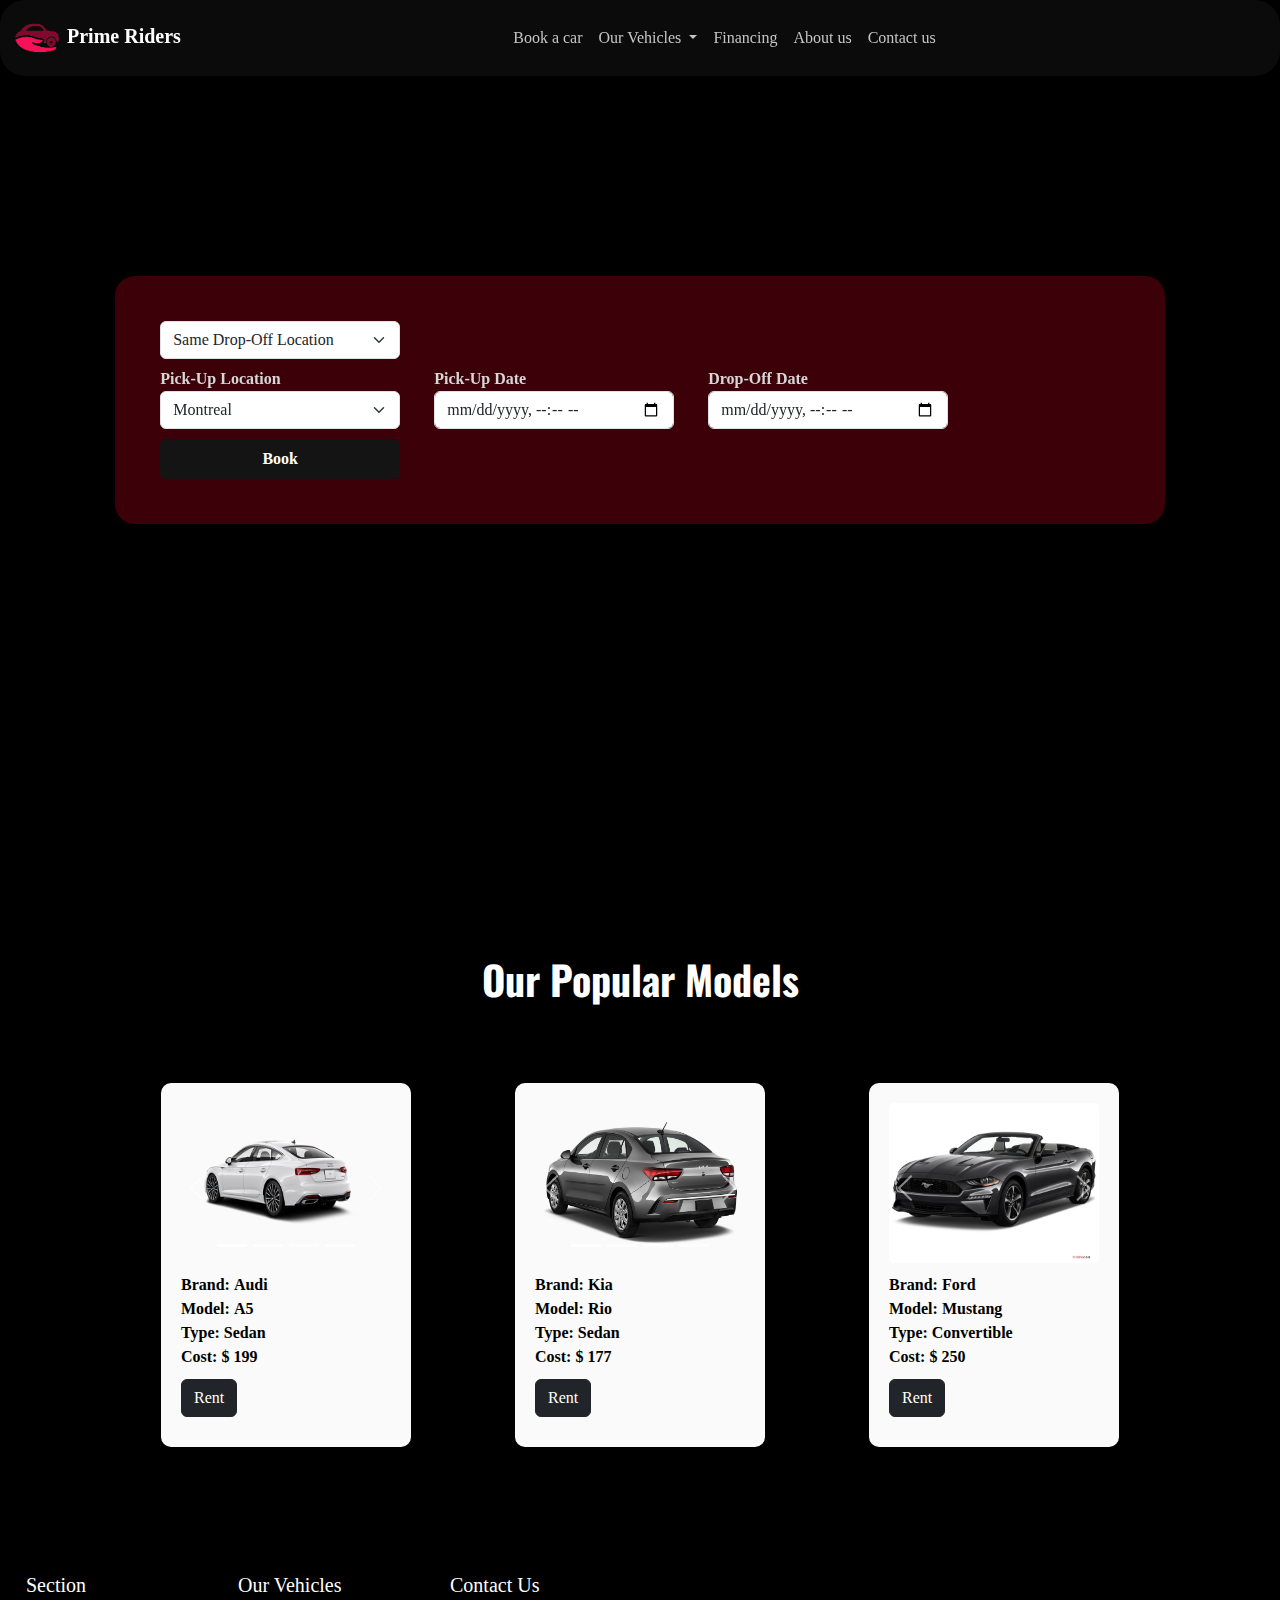
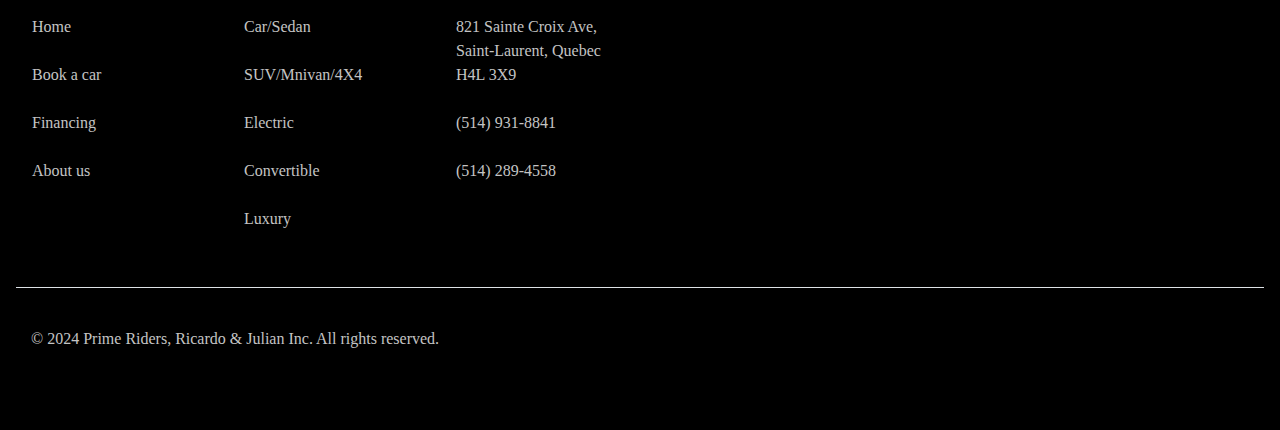
==== commit 0b5eda16: "JulianHL: Footer Updated" ====
--- a/Car_Dealer_Project/index.html
+++ b/Car_Dealer_Project/index.html
@@ -104,7 +104,7 @@
                 <div class="booking-form d-flex align-items-center justify-content-center">
                     <form class="row" action="#popular_models_section" method="get" onsubmit="SetCookiesBooking()">
                         <div class="col-auto d-flex align-items-end justify-content-center">
-                            <div class="form-groupt">
+                            <div class="form-group">
                                 <select
                                     class="form-select mb-2"
                                     id="isTheSameDropOffLocation_input"
@@ -531,20 +531,7 @@
                     </ul>
                 </div>
 
-                <div class="col-md-5 offset-md-1 mb-3">
-                    <form class="form-inline">
-                        <h5>Subscribe to our newsletter</h5>
-                        <p>Monthly digest of what's new and exciting from us.</p>
-                        <div class="row">
-                            <div class="col">
-                                <input id="newsletter" type="text" class="form-control" placeholder="Email address" />
-                            </div>
-                            <div class="col">
-                                <button class="btn btn-primary" type="button">Subscribe</button>
-                            </div>
-                        </div>
-                    </form>
-                </div>
+                
             </div>
 
             <div class="d-flex flex-column flex-sm-row justify-content-between py-4 my-4 border-top">
--- a/Car_Dealer_Project/CSS/styles.css
+++ b/Car_Dealer_Project/CSS/styles.css
@@ -315,6 +315,17 @@
     width: 30%;
 }
 
+.contact-us-section {
+    height: 40vh;
+}
+
+iframe {
+    width: 100%;
+    height: 100%;
+    border: 1px solid #c0c0c0;
+    border-radius: 10px;
+}
+
 /*Confirmation*/
 .confirmation-form form {
     color: #ffffff;
